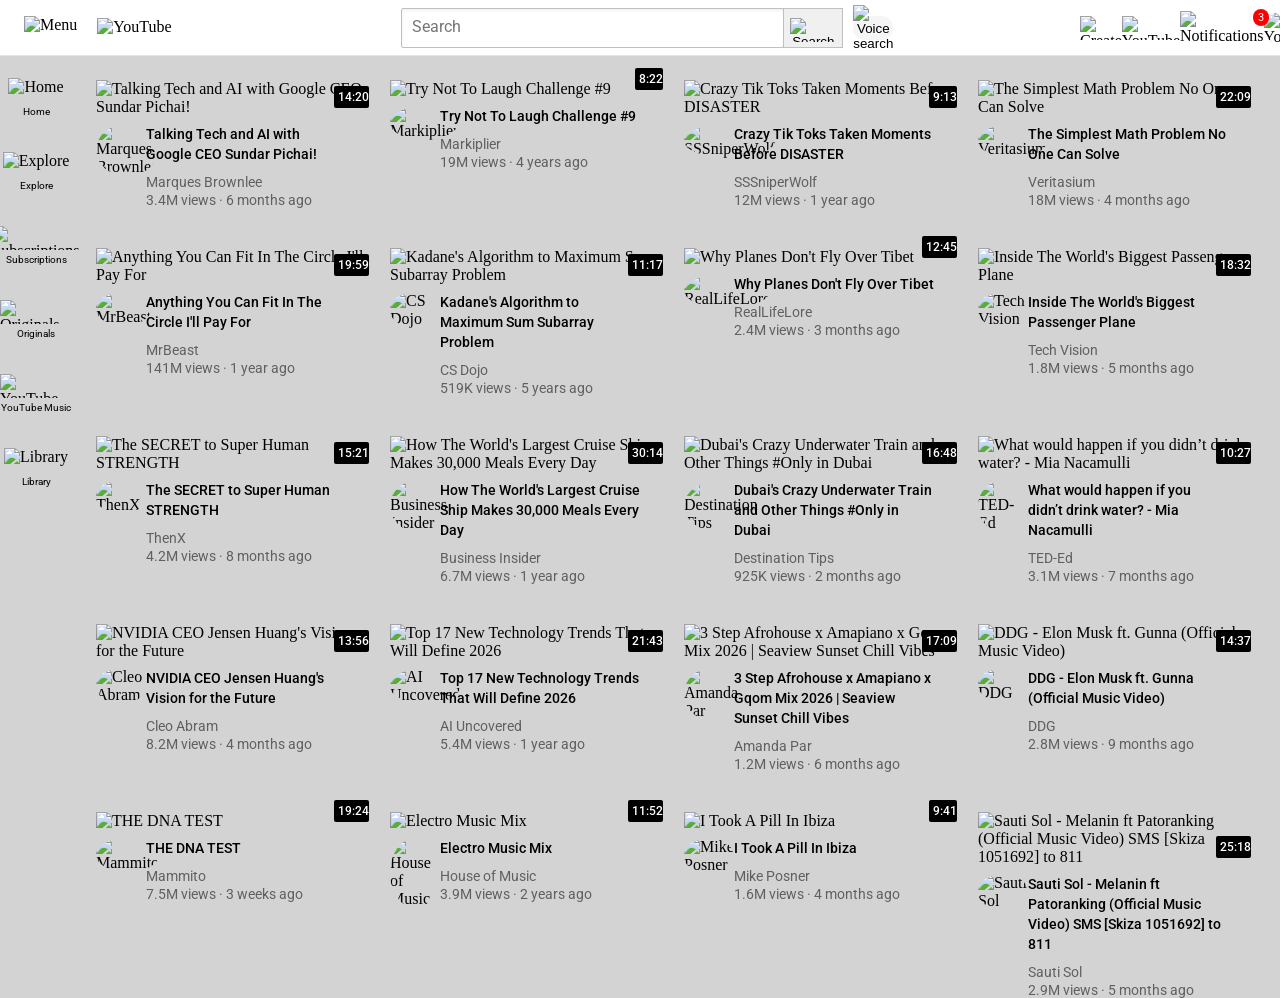
==== index.html @ 6978b8a5 "Rename youtube.html to index.html" ====
<!DOCTYPE html>
<html lang="en">

<head>
    <meta charset="UTF-8">
    <meta name="viewport" content="width=device-width, initial-scale=1.0">

    <title>YouTube Clone</title>

    <link rel="preconnect" href="https://fonts.googleapis.com">
    <link rel="preconnect" href="https://fonts.gstatic.com" crossorigin>

    <link
        href="https://fonts.googleapis.com/css2?family=Roboto:wght@400;500;700&display=swap"
        rel="stylesheet"
    >

    <link rel="stylesheet" href="styles.css">
</head>

<body class="body">

    <!-- Header -->
    <div class="header">

        <!-- Left Section -->
        <div class="left-section">

            <img
                class="hamburger-menu"
                src="images/hamburger-menu.svg"
                alt="Menu"
            >

            <img
                class="youtube-logo"
                src="images/youtube-logo.svg"
                alt="YouTube"
            >

        </div>


        <!-- Middle Section -->
        <div class="middle-section">

            <input
                class="Search-bar"
                id="searchBar"
                type="text"
                placeholder="Search"
                aria-label="Search"
            >

            <button class="search-button" type="button">

                <img
                    class="search-icon"
                    src="images/search.svg"
                    alt="Search"
                >

                <div class="tooltip">
                    Search
                </div>

            </button>


            <button class="voice-search-icon" type="button">

                <img
                    class="voice-search"
                    src="images/voice-search-icon.svg"
                    alt="Voice search"
                >

                <div class="tooltip">
                    Search with your voice
                </div>

            </button>

        </div>


        <!-- Right Section -->
        <div class="right-section">

            <div class="upload-icon-container">

                <img
                    class="upload-icon"
                    src="images/upload.svg"
                    alt="Create"
                >

                <div class="tooltip">
                    Create
                </div>

            </div>


            <img
                class="youtube-apps-icon"
                src="images/youtube-apps.svg"
                alt="YouTube apps"
            >


            <div class="notifications-icon-container">

                <img
                    class="notifications-icon"
                    src="images/notifications.svg"
                    alt="Notifications"
                >

                <div class="notifications-count">
                    3
                </div>

            </div>


            <img
                class="current-user-icon"
                src="images/channel-136.jpg"
                alt="Your profile"
            >

        </div>

    </div>


    <!-- Sidebar -->
    <div class="sidebar">

        <div class="sidebar-link">
            <img src="images/home.svg" alt="Home">
            <div>Home</div>
        </div>

        <div class="sidebar-link">
            <img src="images/explore.svg" alt="Explore">
            <div>Explore</div>
        </div>

        <div class="sidebar-link">
            <img src="images/subscriptions.svg" alt="Subscriptions">
            <div>Subscriptions</div>
        </div>

        <div class="sidebar-link">
            <img src="images/originals.svg" alt="Originals">
            <div>Originals</div>
        </div>

        <div class="sidebar-link">
            <img src="images/youtube-music.svg" alt="YouTube Music">
            <div>YouTube Music</div>
        </div>

        <div class="sidebar-link">
            <img src="images/library.svg" alt="Library">
            <div>Library</div>
        </div>

    </div>


    <!-- Video Grid -->
    <!-- JavaScript will generate all 100+ videos here -->
    <div class="video-grid" id="videoGrid"></div>


    <!-- JavaScript -->
    <script src="script.js"></script>

</body>

</html>
---- styles.css ----
.header{
 height: 55px;
 display: flex;
 flex-direction: row;
 justify-content: space-between;
 position: fixed;
 top: 0;
left: 0;
right: 0;
z-index: 100;

background-color: white;
border-bottom-width: 1px;
border-bottom-style:solid ;
border-bottom-color:rgb(228,228,228) ;
}

.left-section{
   
   
    display: flex;
    align-items: center;
  
}

.body{

    margin: 0;
    padding-top: 80px;
    padding-left: 96px;
    padding-right:24px ;
    background-color: lightgrey;
}

.middle-section{
   
    flex: 1;
    margin-left: 70px;
    margin-right: 35px;
    max-width: 500px;
    display: flex;
    align-items: center;
}



.right-section{
    width: 180px;
    margin-right: 20px;
    display: flex;
    align-items: center;
    justify-content: space-between;
    flex-shrink: 0;



}

.Search-bar{
    flex: 1;
  height: 36px;
  padding-left: 10px;
font-size: 16px;
border-width: 1px;
border-style: solid;
border-color: rgb(192, 192, 192);
border-radius: 2px;
box-shadow: inset 1px 2px 3px rgba(0, 0, 0, 0.05);
width: 0;
}

.search-button{
 height: 40px;
 width: 66px;
 background-color: rgb(240, 240, 240);
 border-width: 1px;
 border-style: solid;
 border-color: rgb(192, 192, 192);
margin-left: -1px;
margin-right: 10px;
position: relative;

}


.search-button, .voice-search-icon, .upload-icon-container{
display:flex ;
justify-content: center;
align-items: center;
position: relative;


}





.search-button .tooltip,  .voice-search-icon .tooltip, .upload-icon-container .tooltip{
    font-family: Roboto, Arial;
position: absolute;
background-color: black;
color: white;
padding-top: 4px;
padding-bottom: 4px;
padding-left: 8px;
padding-right: 8px;
border-radius: 2px;
font-size: 12px;
bottom: -30px;
opacity: 0;
transition: opacity 0.15s;
pointer-events: none;
white-space: nowrap;

}


.search-button:hover .tooltip, .voice-search-icon:hover .tooltip,  .upload-icon-container:hover .tooltip{

    opacity: 1;
}



.search-icon{
height: 25px;
margin-top: 4px;


}


.Search-bar::placeholder{
 font-family: Roboto, Arial;
 font-size: 16px;
 


}
 


p{
 font-family: Roboto, Arial  ;
 margin-top: 0;
 margin-bottom: 0;

}



.thumbnail-1{

width: 100%; 


}

.Search-bar{
font-size: 12px;
margin-left: 8px;
display: block;


}





.video-author{


}


.video-stats{




}



 
  
  




.channel-picture{

display: inline-block;
width: 50px;
vertical-align: top;


}

.video-info{

    display: inline-block;
    width: 200px;

}

.profile-picture{

    width: 36px;
    border-radius: 50px;


}

.video-title{

    margin-top: 0;
    font-size: 14px;
    font-weight: 500;
   line-height: 20px;
   margin-bottom: 10px;
}

.thumbnail-row{

margin-bottom: 8px;
position: relative;

}


.video-author, .video-stats{
 font-size: 12px;
 color: rgb(96, 96, 96);


}

.video-author{

margin-bottom: 2px;

}




.video-grid {
    display: grid;
    grid-template-columns: 1fr 1fr 1fr;
    column-gap: 16px;
    row-gap: 40px;
    
}

@media(max-width: 750px) {
 .video-grid{

    grid-template-columns: 1fr 1fr;
 }



}

@media(min-width: 751px) and (max-width: 999px) {
 .video-grid{

    grid-template-columns: 1fr 1fr 1fr;
 }



}


@media(min-width: 1000px) {
 .video-grid{

    grid-template-columns: 1fr 1fr 1fr 1fr;
 }



}




.thumbnail-1 {
    width: 100%;
}

.video-info-grid {
    display: grid;
    grid-template-columns: 50px 1fr;
}

.profile-picture {
    width: 40px;
    border-radius: 50%;
}

.video-title {
    font-weight: 500;
    margin-top: 0;
}

.video-author,
.video-stats {
    color: rgb(96, 96, 96);
    font-size: 14px;
}

.hamburger-menu{

    height: 24px;
    margin-left:24px ;
    margin-right: 20px;
}
.youtube-logo{

    height: 20px;
}
.search-button{
 
height: 40px;
width: 60px;

}




.voice-search-icon{
height: 40px;
width: 40px;
border-radius: 20px;
border: none;
 background-color: rgba(245, 245, 245);

}

.search-icon{
 height: 24px;





}
.voice-search-icon{


    height: 24px;
}


.upload-icon{
 height: 24px;

}

.youtube-apps-icon{
    height: 24px;

}

.notifications-icon{

    height: 24px;


}

.notifications-icon-container{

    position: relative;


}

.notifications-count{
position: absolute;
top: -2px;
right: -5px;
background-color: red;
color: white;
font-family: Roboto, Arial;
font-size: 11px;
padding-left: 5px;
padding-right: 5px;
padding-top: 2px;
padding-bottom: 2px;
border-radius: 10px;
 
}

.current-user-icon{

    height: 32px;
    border-radius: 16px;

}

.sidebar{
position: fixed;
left: 0;
bottom: 0;
top: 55px;
background-attachment: white;
width: 72px;
z-index: 200;
padding-top:5px;

}

.sidebar-link{


height: 74px;
display: flex;
justify-content: center;
align-items: center;
flex-direction: column;
cursor: pointer;


}

.sidebar-link:hover{

    background-color: lightgray;


}

.sidebar-link img{
height: 24px;
margin-bottom: 4px;

}

.sidebar-link div{
 font-family: Roboto, Arial;
 font-size: 10px;

}

.video-time{
background-color: black;
color: white;
position: absolute;
bottom: 8px;
right: 5px;
font-family: Roboto, Arial;
font-size: 12px;
font-weight: 500;
padding-left: 4px;
padding-left: 4px;
padding-top: 4px;
padding-bottom: 4px;
border-radius: 2px;
}
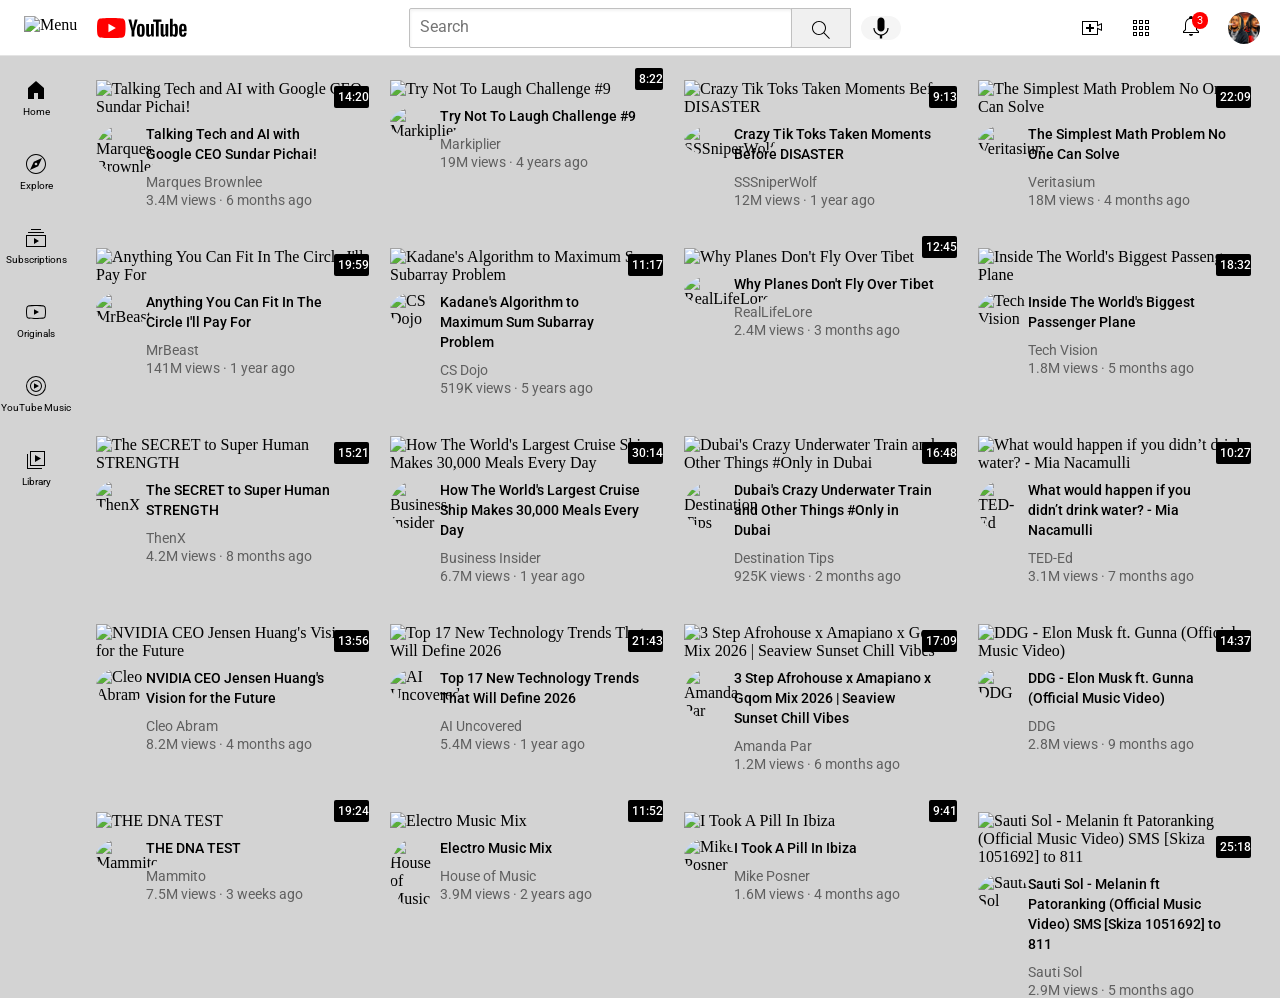
==== commit e34f4823: "Update index.html" ====
--- a/index.html
+++ b/index.html
@@ -34,7 +34,7 @@
 
             <img
                 class="youtube-logo"
-                src="images/youtube-logo.svg"
+                src="youtube-logo.svg"
                 alt="YouTube"
             >
 
@@ -56,7 +56,7 @@
 
                 <img
                     class="search-icon"
-                    src="images/search.svg"
+                    src="search.svg"
                     alt="Search"
                 >
 
@@ -71,7 +71,7 @@
 
                 <img
                     class="voice-search"
-                    src="images/voice-search-icon.svg"
+                    src="voice-search-icon.svg"
                     alt="Voice search"
                 >
 
@@ -91,7 +91,7 @@
 
                 <img
                     class="upload-icon"
-                    src="images/upload.svg"
+                    src="upload.svg"
                     alt="Create"
                 >
 
@@ -104,7 +104,7 @@
 
             <img
                 class="youtube-apps-icon"
-                src="images/youtube-apps.svg"
+                src="youtube-apps.svg"
                 alt="YouTube apps"
             >
 
@@ -113,7 +113,7 @@
 
                 <img
                     class="notifications-icon"
-                    src="images/notifications.svg"
+                    src="notifications.svg"
                     alt="Notifications"
                 >
 
@@ -126,7 +126,7 @@
 
             <img
                 class="current-user-icon"
-                src="images/channel-136.jpg"
+                src="channel-136.jpg"
                 alt="Your profile"
             >
 
@@ -139,32 +139,32 @@
     <div class="sidebar">
 
         <div class="sidebar-link">
-            <img src="images/home.svg" alt="Home">
+            <img src="home.svg" alt="Home">
             <div>Home</div>
         </div>
 
         <div class="sidebar-link">
-            <img src="images/explore.svg" alt="Explore">
+            <img src="explore.svg" alt="Explore">
             <div>Explore</div>
         </div>
 
         <div class="sidebar-link">
-            <img src="images/subscriptions.svg" alt="Subscriptions">
+            <img src="subscriptions.svg" alt="Subscriptions">
             <div>Subscriptions</div>
         </div>
 
         <div class="sidebar-link">
-            <img src="images/originals.svg" alt="Originals">
+            <img src="originals.svg" alt="Originals">
             <div>Originals</div>
         </div>
 
         <div class="sidebar-link">
-            <img src="images/youtube-music.svg" alt="YouTube Music">
+            <img src="youtube-music.svg" alt="YouTube Music">
             <div>YouTube Music</div>
         </div>
 
         <div class="sidebar-link">
-            <img src="images/library.svg" alt="Library">
+            <img src="library.svg" alt="Library">
             <div>Library</div>
         </div>
 
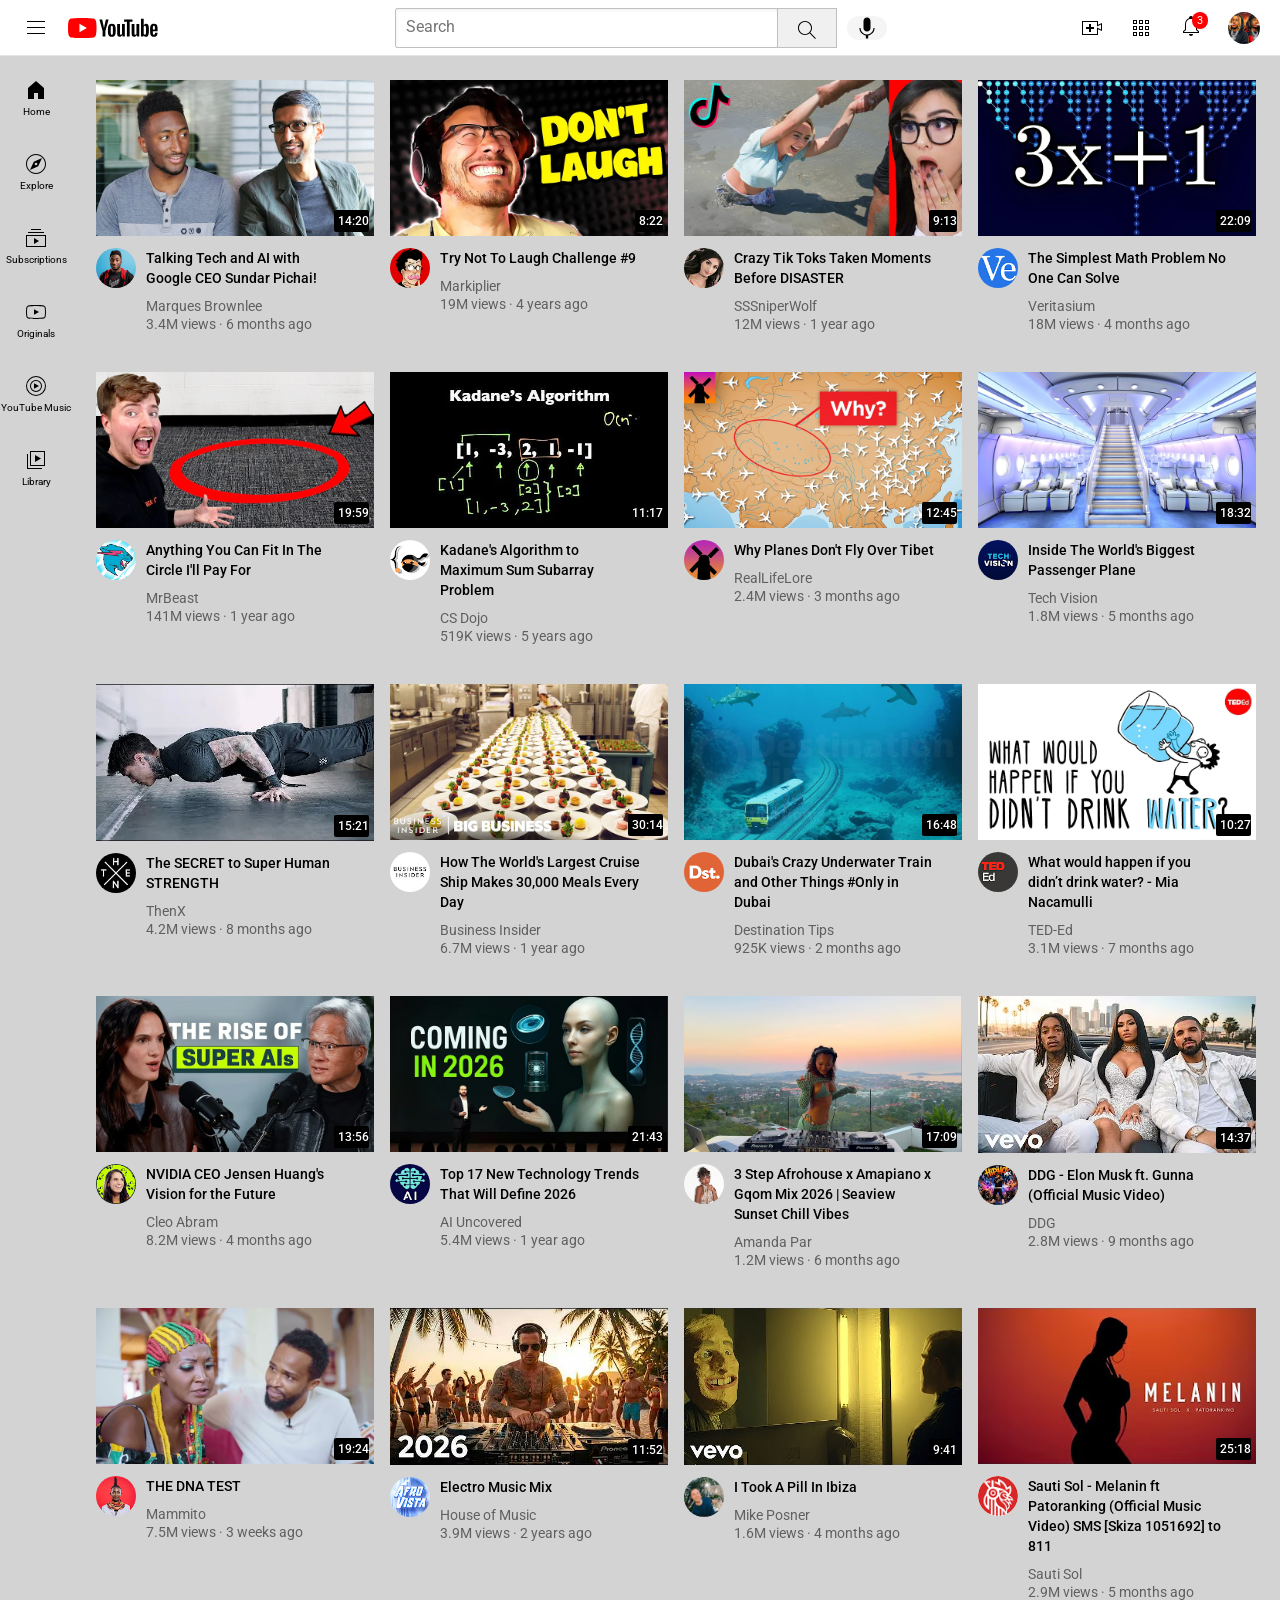
==== commit f11e814a: "Update index.html" ====
--- a/index.html
+++ b/index.html
@@ -28,7 +28,7 @@
 
             <img
                 class="hamburger-menu"
-                src="images/hamburger-menu.svg"
+                src="hamburger-menu.svg"
                 alt="Menu"
             >
 
